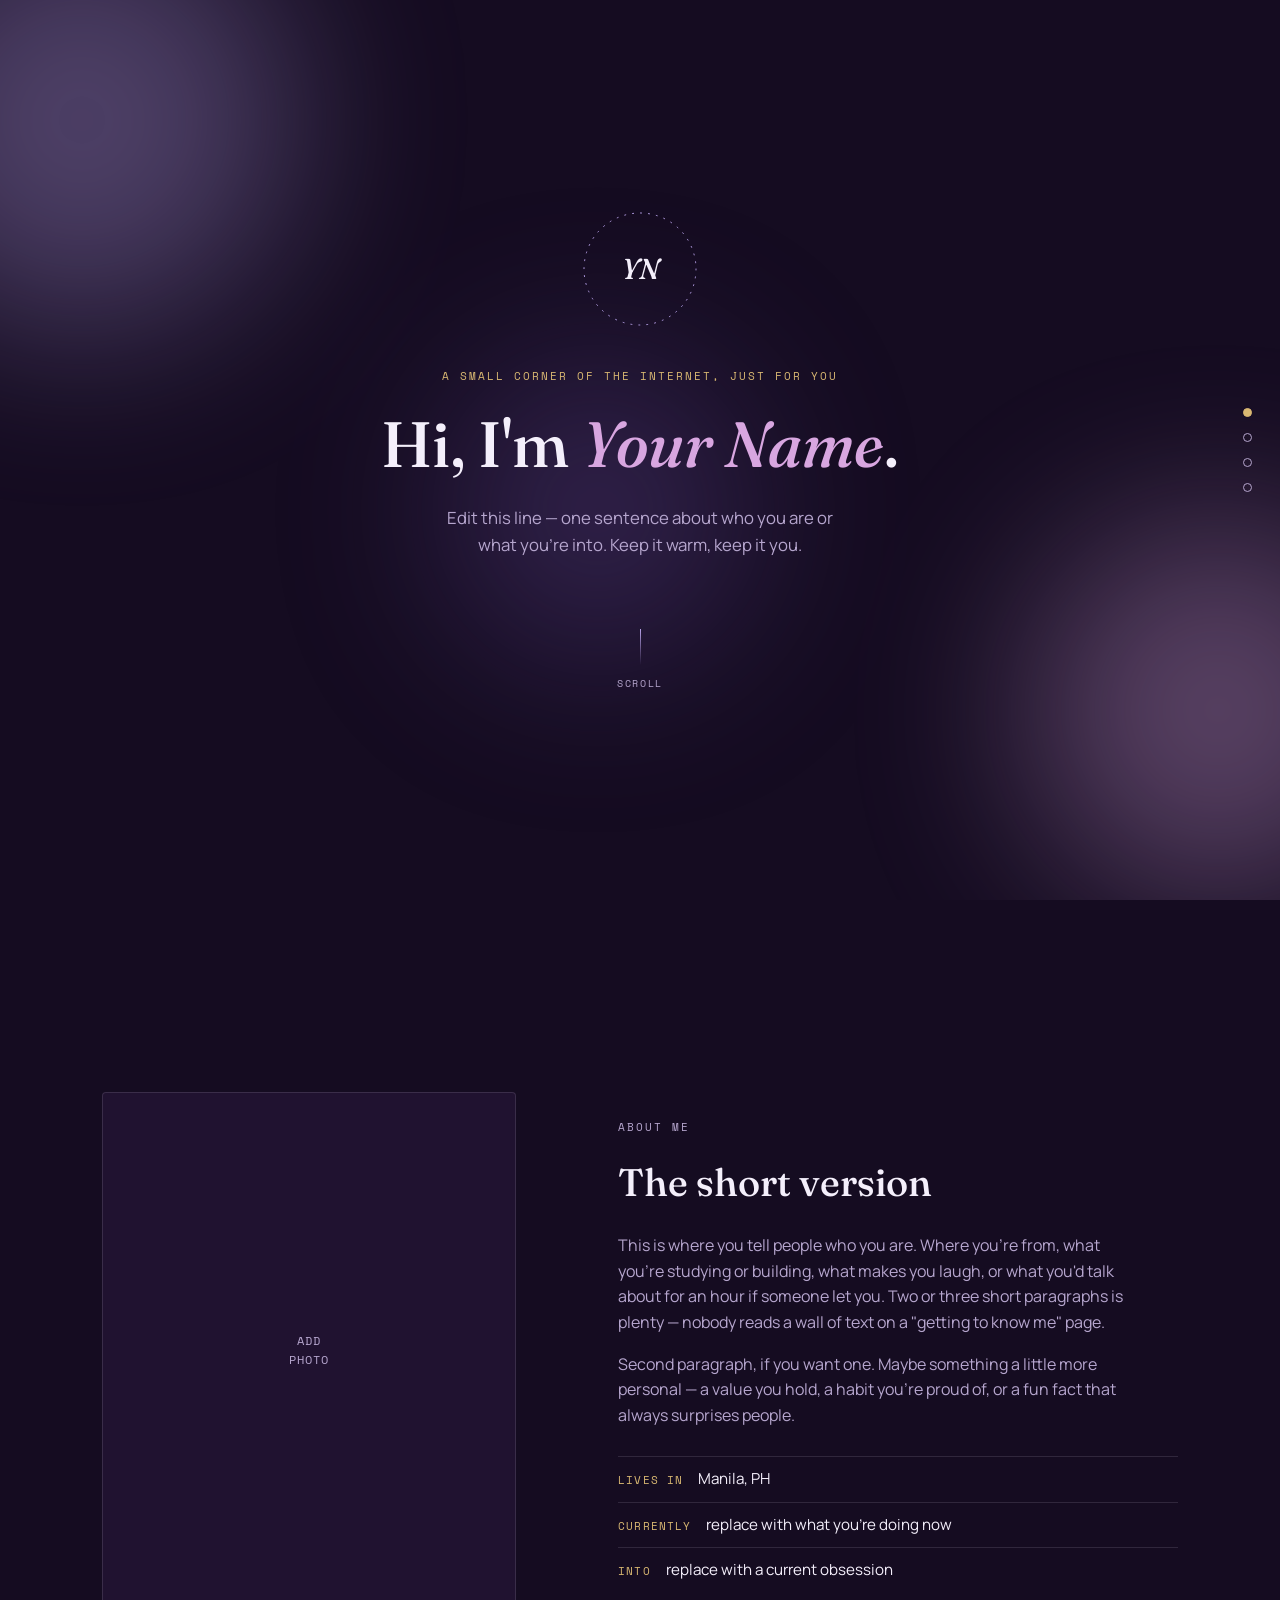
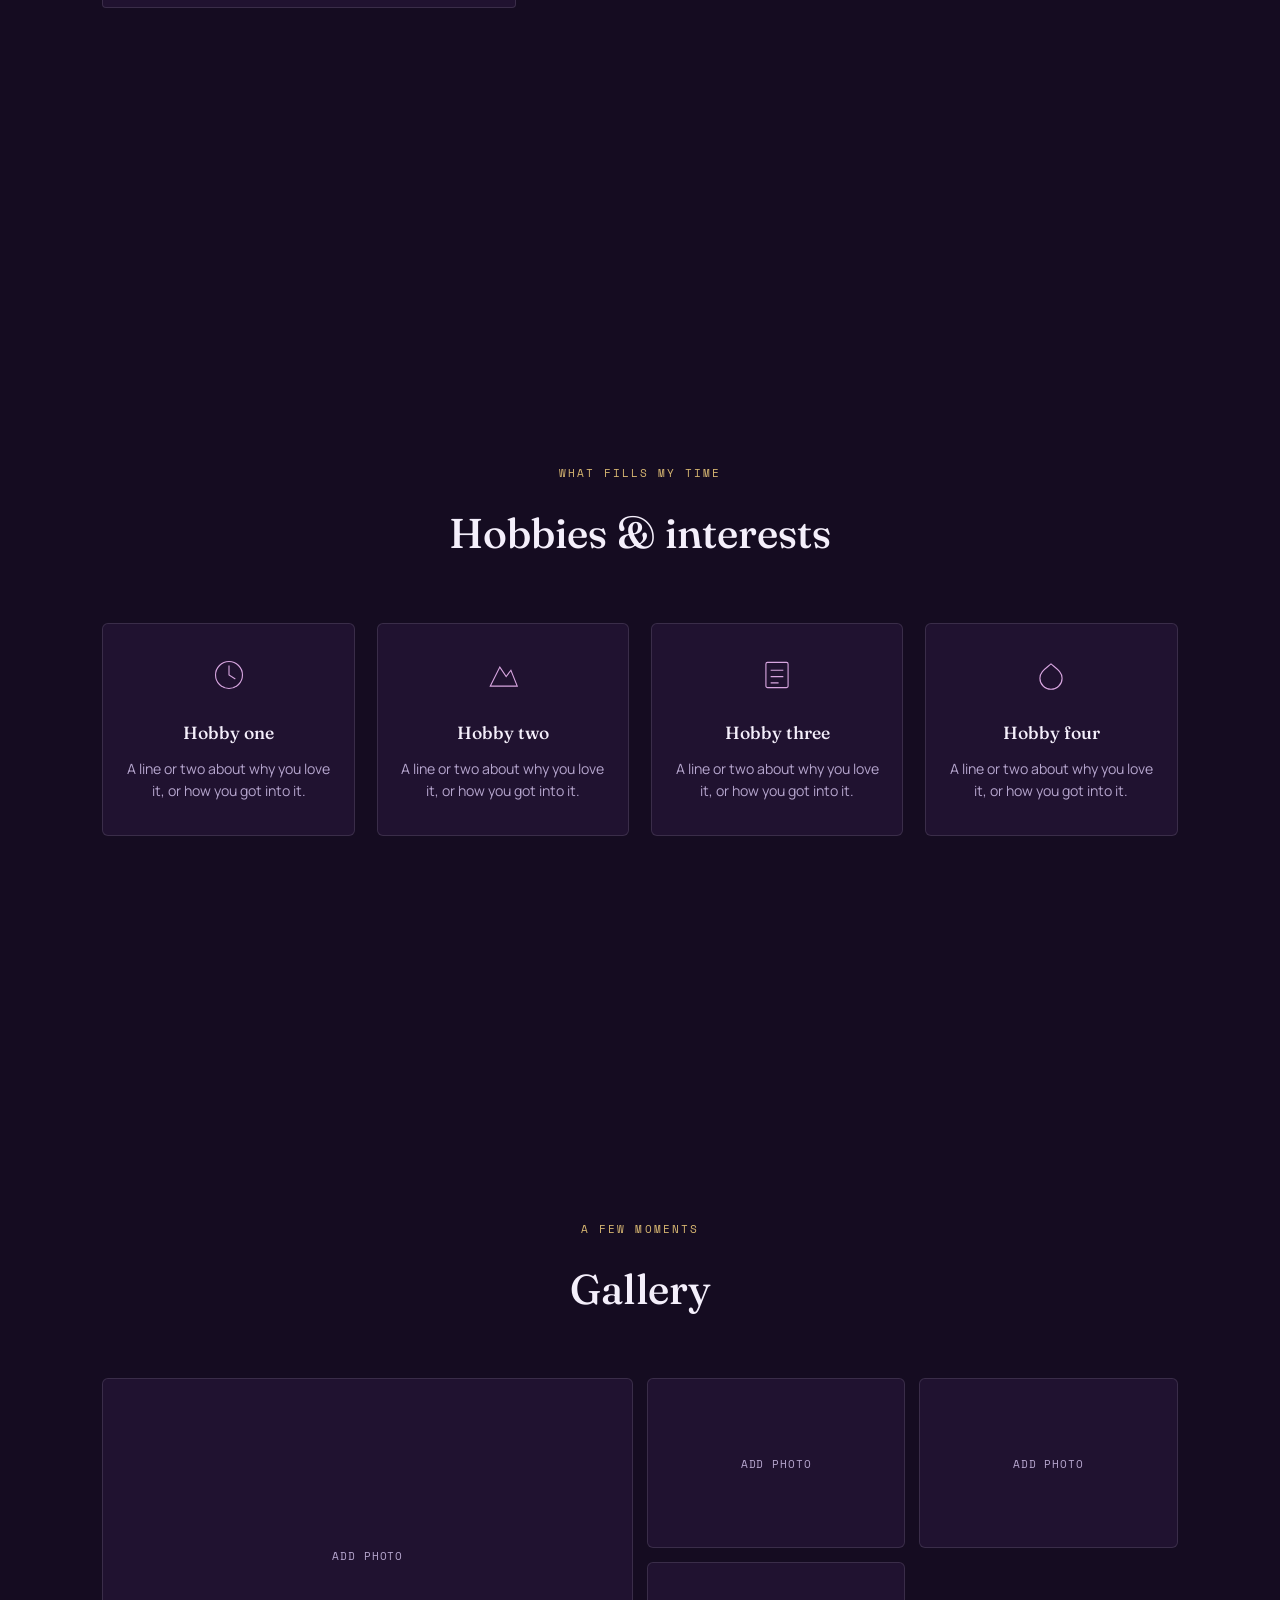
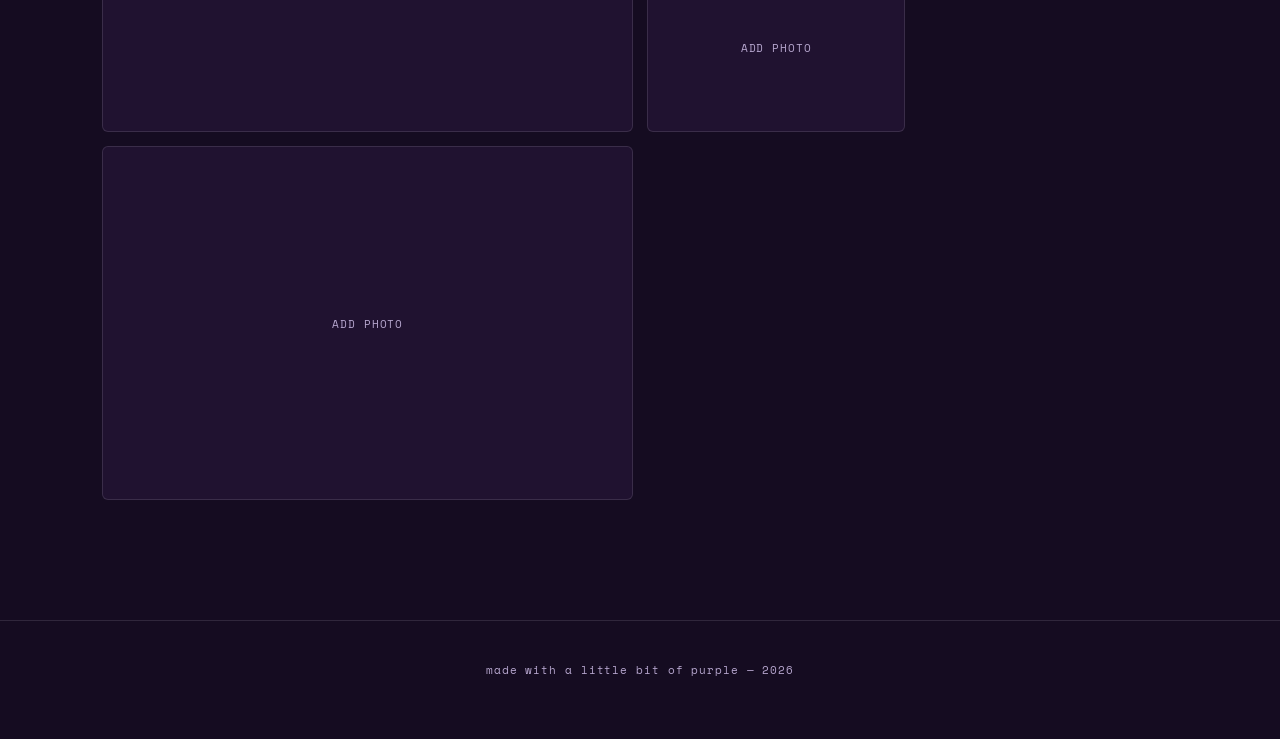
==== index.html @ 414a5160 "Add initial HTML, CSS, and JavaScript files for personal website" ====
<!DOCTYPE html>
<html lang="en">
<head>
<meta charset="UTF-8">
<meta name="viewport" content="width=device-width, initial-scale=1.0">
<title>Get to Know Me</title>
<link rel="preconnect" href="https://fonts.googleapis.com">
<link rel="preconnect" href="https://fonts.gstatic.com" crossorigin>
<link href="https://fonts.googleapis.com/css2?family=Fraunces:ital,opsz,wght@0,9..144,300;0,9..144,500;0,9..144,600;1,9..144,400;1,9..144,500&family=Manrope:wght@400;500;600;700&family=Space+Mono&display=swap" rel="stylesheet">
<link rel="stylesheet" href="style.css">
</head>
<body>

<div class="aurora" aria-hidden="true">
  <span class="blob blob-1"></span>
  <span class="blob blob-2"></span>
  <span class="blob blob-3"></span>
</div>

<nav class="dotnav" aria-label="Section navigation">
  <a href="#hero" class="dot active" data-label="Hello"></a>
  <a href="#about" class="dot" data-label="About"></a>
  <a href="#hobbies" class="dot" data-label="Hobbies"></a>
  <a href="#gallery" class="dot" data-label="Gallery"></a>
</nav>

<!-- ============ HERO ============ -->
<section id="hero" class="section hero">
  <div class="seal">
    <svg viewBox="0 0 120 120" class="seal-ring" aria-hidden="true">
      <circle cx="60" cy="60" r="56" fill="none" stroke="currentColor" stroke-width="1" stroke-dasharray="1 7" stroke-linecap="round"/>
    </svg>
    <span class="seal-initials">YN</span>
  </div>

  <p class="eyebrow">a small corner of the internet, just for you</p>
  <h1 class="hero-title">Hi, I'm <em>Your&nbsp;Name</em>.</h1>
  <p class="hero-sub">Edit this line — one sentence about who you are or what you're into. Keep it warm, keep it you.</p>

  <a href="#about" class="scroll-cue" aria-label="Scroll to About section">
    <span></span>
    <small>scroll</small>
  </a>
</section>

<!-- ============ ABOUT ============ -->
<section id="about" class="section about">
  <div class="about-grid">
    <div class="about-portrait">
      <div class="portrait-frame">
        <img src="images/portrait.jpg" alt="Replace with your own photo" onerror="this.style.display='none'; this.parentElement.classList.add('empty')">
        <span class="portrait-placeholder">add<br>photo</span>
      </div>
    </div>
    <div class="about-copy">
      <p class="eyebrow">about me</p>
      <h2>The short version</h2>
      <p>
        This is where you tell people who you are. Where you're from, what you're
        studying or building, what makes you laugh, or what you'd talk about for
        an hour if someone let you. Two or three short paragraphs is plenty —
        nobody reads a wall of text on a "getting to know me" page.
      </p>
      <p>
        Second paragraph, if you want one. Maybe something a little more
        personal — a value you hold, a habit you're proud of, or a fun fact
        that always surprises people.
      </p>
      <ul class="fact-list">
        <li><span>lives in</span> Manila, PH</li>
        <li><span>currently</span> replace with what you're doing now</li>
        <li><span>into</span> replace with a current obsession</li>
      </ul>
    </div>
  </div>
</section>

<!-- ============ HOBBIES ============ -->
<section id="hobbies" class="section hobbies">
  <p class="eyebrow center">what fills my time</p>
  <h2 class="center">Hobbies &amp; interests</h2>

  <div class="hobby-grid">
    <article class="hobby-card">
      <svg class="hobby-icon" viewBox="0 0 48 48" fill="none" stroke="currentColor" stroke-width="1.4"><circle cx="24" cy="24" r="17"/><path d="M24 12v12l8 5"/></svg>
      <h3>Hobby one</h3>
      <p>A line or two about why you love it, or how you got into it.</p>
    </article>
    <article class="hobby-card">
      <svg class="hobby-icon" viewBox="0 0 48 48" fill="none" stroke="currentColor" stroke-width="1.4"><path d="M8 38 20 14l8 12 6-8 8 20z"/></svg>
      <h3>Hobby two</h3>
      <p>A line or two about why you love it, or how you got into it.</p>
    </article>
    <article class="hobby-card">
      <svg class="hobby-icon" viewBox="0 0 48 48" fill="none" stroke="currentColor" stroke-width="1.4"><rect x="10" y="8" width="28" height="32" rx="2"/><path d="M16 18h16M16 26h16M16 34h10"/></svg>
      <h3>Hobby three</h3>
      <p>A line or two about why you love it, or how you got into it.</p>
    </article>
    <article class="hobby-card">
      <svg class="hobby-icon" viewBox="0 0 48 48" fill="none" stroke="currentColor" stroke-width="1.4"><path d="M24 10c-7 6-14 10-14 18a14 14 0 0 0 28 0c0-8-7-12-14-18Z"/></svg>
      <h3>Hobby four</h3>
      <p>A line or two about why you love it, or how you got into it.</p>
    </article>
  </div>
</section>

<!-- ============ GALLERY ============ -->
<section id="gallery" class="section gallery">
  <p class="eyebrow center">a few moments</p>
  <h2 class="center">Gallery</h2>

  <div class="gallery-grid" id="galleryGrid">
    <div class="gallery-item span-2"><img src="images/photo1.jpg" alt="Add a photo" onerror="this.parentElement.classList.add('empty')"></div>
    <div class="gallery-item"><img src="images/photo2.jpg" alt="Add a photo" onerror="this.parentElement.classList.add('empty')"></div>
    <div class="gallery-item"><img src="images/photo3.jpg" alt="Add a photo" onerror="this.parentElement.classList.add('empty')"></div>
    <div class="gallery-item"><img src="images/photo4.jpg" alt="Add a photo" onerror="this.parentElement.classList.add('empty')"></div>
    <div class="gallery-item span-2"><img src="images/photo5.jpg" alt="Add a photo" onerror="this.parentElement.classList.add('empty')"></div>
  </div>
</section>

<!-- ============ LIGHTBOX ============ -->
<div class="lightbox" id="lightbox" aria-hidden="true">
  <button class="lightbox-close" id="lightboxClose" aria-label="Close image">&times;</button>
  <img id="lightboxImg" src="" alt="">
</div>

<footer class="footer">
  <p>made with a little bit of purple &mdash; <span id="year"></span></p>
</footer>

<script src="script.js"></script>
</body>
</html>
---- style.css ----
/* ============ TOKENS ============ */
:root{
  --bg-deep: #150C21;
  --bg-panel: #201230;
  --bg-panel-2: #2A1840;
  --accent-lavender: #B7A1E8;
  --accent-rose: #D8A6E0;
  --text-cream: #F4EFFB;
  --text-muted: #B6A6CE;
  --gold: #D9B872;
  --line: rgba(244,239,251,0.12);

  --font-display: "Fraunces", serif;
  --font-body: "Manrope", sans-serif;
  --font-mono: "Space Mono", monospace;
}

*{ box-sizing:border-box; margin:0; padding:0; }
html{ scroll-behavior:smooth; }

@media (prefers-reduced-motion: reduce){
  html{ scroll-behavior:auto; }
  *{ animation-duration:0.001ms !important; animation-iteration-count:1 !important; transition-duration:0.001ms !important; }
}

body{
  background:var(--bg-deep);
  color:var(--text-cream);
  font-family:var(--font-body);
  line-height:1.6;
  overflow-x:hidden;
}

::selection{ background:var(--accent-rose); color:var(--bg-deep); }

a{ color:inherit; text-decoration:none; }
:focus-visible{ outline:2px solid var(--gold); outline-offset:3px; }

/* ============ AURORA BACKGROUND ============ */
.aurora{
  position:fixed; inset:0; z-index:0; overflow:hidden; pointer-events:none;
}
.blob{
  position:absolute; border-radius:50%;
  filter:blur(90px); opacity:0.35;
  animation:drift 26s ease-in-out infinite;
}
.blob-1{ width:420px; height:420px; background:var(--accent-lavender); top:-10%; left:-10%; }
.blob-2{ width:380px; height:380px; background:var(--accent-rose); bottom:0; right:-10%; animation-delay:-8s; }
.blob-3{ width:300px; height:300px; background:#6B4FA0; top:40%; left:35%; animation-delay:-16s; }

@keyframes drift{
  0%,100%{ transform:translate(0,0) scale(1); }
  33%{ transform:translate(40px,-30px) scale(1.08); }
  66%{ transform:translate(-30px,25px) scale(0.95); }
}

/* ============ DOT NAV ============ */
.dotnav{
  position:fixed; right:28px; top:50%; transform:translateY(-50%);
  display:flex; flex-direction:column; gap:16px; z-index:50;
}
.dot{
  width:9px; height:9px; border-radius:50%;
  background:transparent; border:1.5px solid var(--text-muted);
  position:relative; transition:background .25s, border-color .25s;
}
.dot::after{
  content:attr(data-label);
  position:absolute; right:20px; top:50%; transform:translateY(-50%);
  font-family:var(--font-mono); font-size:0.65rem; letter-spacing:0.06em;
  color:var(--text-muted); white-space:nowrap;
  opacity:0; transition:opacity .2s; pointer-events:none;
}
.dot:hover::after{ opacity:1; }
.dot.active{ background:var(--gold); border-color:var(--gold); }

@media (max-width:720px){ .dotnav{ display:none; } }

/* ============ SHARED SECTION LAYOUT ============ */
.section{
  position:relative; z-index:1;
  min-height:100vh;
  padding:120px 8vw;
  display:flex; flex-direction:column; justify-content:center;
}

.eyebrow{
  font-family:var(--font-mono); font-size:0.7rem;
  letter-spacing:0.18em; text-transform:uppercase;
  color:var(--gold); margin-bottom:18px;
}
.eyebrow.center{ text-align:center; }

h1, h2, h3{ font-family:var(--font-display); font-weight:500; }

.center{ text-align:center; }

/* ============ HERO ============ */
.hero{ align-items:center; text-align:center; gap:6px; }

.seal{
  position:relative; width:120px; height:120px;
  display:flex; align-items:center; justify-content:center;
  margin-bottom:32px; color:var(--accent-lavender);
}
.seal-ring{ position:absolute; inset:0; width:100%; height:100%; animation:spin 40s linear infinite; }
@keyframes spin{ to{ transform:rotate(360deg); } }
.seal-initials{
  font-family:var(--font-display); font-style:italic; font-weight:500;
  font-size:1.8rem; color:var(--text-cream);
}

.hero-title{
  font-size:clamp(2.2rem, 6vw, 4rem);
  line-height:1.1;
  max-width:16ch;
}
.hero-title em{ color:var(--accent-rose); font-style:italic; }

.hero-sub{
  margin-top:20px; max-width:42ch;
  color:var(--text-muted); font-size:1.05rem;
}

.scroll-cue{
  margin-top:64px; display:flex; flex-direction:column; align-items:center; gap:10px;
  color:var(--text-muted);
}
.scroll-cue span{
  width:1px; height:36px; background:linear-gradient(var(--accent-lavender), transparent);
  animation:pulse 2s ease-in-out infinite;
}
.scroll-cue small{ font-family:var(--font-mono); font-size:0.65rem; letter-spacing:0.15em; text-transform:uppercase; }
@keyframes pulse{ 0%,100%{ opacity:0.3; } 50%{ opacity:1; } }

/* ============ ABOUT ============ */
.about-grid{
  display:grid; grid-template-columns:0.85fr 1.15fr; gap:8vw; align-items:center;
  max-width:1100px; margin:0 auto; width:100%;
}

.portrait-frame{
  position:relative; aspect-ratio:4/5; border-radius:4px;
  border:1px solid var(--line); overflow:hidden;
  background:var(--bg-panel);
  display:flex; align-items:center; justify-content:center;
}
.portrait-frame img{ width:100%; height:100%; object-fit:cover; }
.portrait-placeholder{
  display:none; font-family:var(--font-mono); font-size:0.75rem;
  letter-spacing:0.1em; text-transform:uppercase; color:var(--text-muted); text-align:center;
}
.portrait-frame.empty img{ display:none; }
.portrait-frame.empty .portrait-placeholder{ display:block; }

.about-copy h2{ font-size:clamp(1.6rem,3.5vw,2.4rem); margin-bottom:20px; }
.about-copy p{ color:var(--text-muted); margin-bottom:16px; max-width:52ch; }

.fact-list{ list-style:none; margin-top:28px; display:flex; flex-direction:column; gap:10px; }
.fact-list li{
  font-size:0.95rem; color:var(--text-cream);
  border-top:1px solid var(--line); padding-top:10px;
}
.fact-list li span{
  font-family:var(--font-mono); font-size:0.7rem; text-transform:uppercase;
  letter-spacing:0.1em; color:var(--gold); margin-right:12px;
}

@media (max-width:820px){
  .about-grid{ grid-template-columns:1fr; gap:40px; }
  .portrait-frame{ max-width:280px; margin:0 auto; }
}

/* ============ HOBBIES ============ */
.hobbies h2{ font-size:clamp(1.8rem,4vw,2.6rem); margin-bottom:56px; }

.hobby-grid{
  display:grid; grid-template-columns:repeat(4,1fr); gap:22px;
  max-width:1100px; margin:0 auto; width:100%;
}
.hobby-card{
  background:var(--bg-panel);
  border:1px solid var(--line); border-radius:6px;
  padding:32px 22px; text-align:center;
  transition:transform .25s, border-color .25s, background .25s;
}
.hobby-card:hover{ transform:translateY(-6px); border-color:var(--accent-lavender); background:var(--bg-panel-2); }
.hobby-icon{ width:38px; height:38px; color:var(--accent-rose); margin-bottom:18px; }
.hobby-card h3{ font-size:1.1rem; margin-bottom:10px; }
.hobby-card p{ font-size:0.88rem; color:var(--text-muted); }

@media (max-width:820px){
  .hobby-grid{ grid-template-columns:1fr 1fr; }
}
@media (max-width:520px){
  .hobby-grid{ grid-template-columns:1fr; }
}

/* ============ GALLERY ============ */
.gallery h2{ font-size:clamp(1.8rem,4vw,2.6rem); margin-bottom:56px; }

.gallery-grid{
  display:grid; grid-template-columns:repeat(4,1fr); grid-auto-rows:170px; gap:14px;
  max-width:1100px; margin:0 auto; width:100%;
}
.gallery-item{
  position:relative; border-radius:6px; overflow:hidden;
  border:1px solid var(--line); background:var(--bg-panel);
  cursor:pointer;
}
.gallery-item.span-2{ grid-column:span 2; grid-row:span 2; }
.gallery-item img{ width:100%; height:100%; object-fit:cover; display:block; transition:transform .4s; }
.gallery-item:hover img{ transform:scale(1.05); }
.gallery-item::after{
  content:"add photo"; position:absolute; inset:0; display:none;
  align-items:center; justify-content:center;
  font-family:var(--font-mono); font-size:0.7rem; letter-spacing:0.08em; text-transform:uppercase;
  color:var(--text-muted);
}
.gallery-item.empty img{ display:none; }
.gallery-item.empty::after{ display:flex; }

@media (max-width:820px){
  .gallery-grid{ grid-template-columns:repeat(2,1fr); grid-auto-rows:150px; }
  .gallery-item.span-2{ grid-column:span 2; grid-row:span 1; }
}

/* ============ LIGHTBOX ============ */
.lightbox{
  position:fixed; inset:0; background:rgba(10,6,16,0.92);
  display:none; align-items:center; justify-content:center;
  z-index:100; padding:6vw;
}
.lightbox.active{ display:flex; }
.lightbox img{ max-width:100%; max-height:90vh; border-radius:6px; }
.lightbox-close{
  position:absolute; top:24px; right:28px;
  background:none; border:none; color:var(--text-cream);
  font-size:2rem; cursor:pointer; line-height:1;
}

/* ============ FOOTER ============ */
.footer{
  position:relative; z-index:1;
  text-align:center; padding:40px 8vw 60px;
  font-family:var(--font-mono); font-size:0.7rem;
  letter-spacing:0.08em; color:var(--text-muted);
  border-top:1px solid var(--line);
}
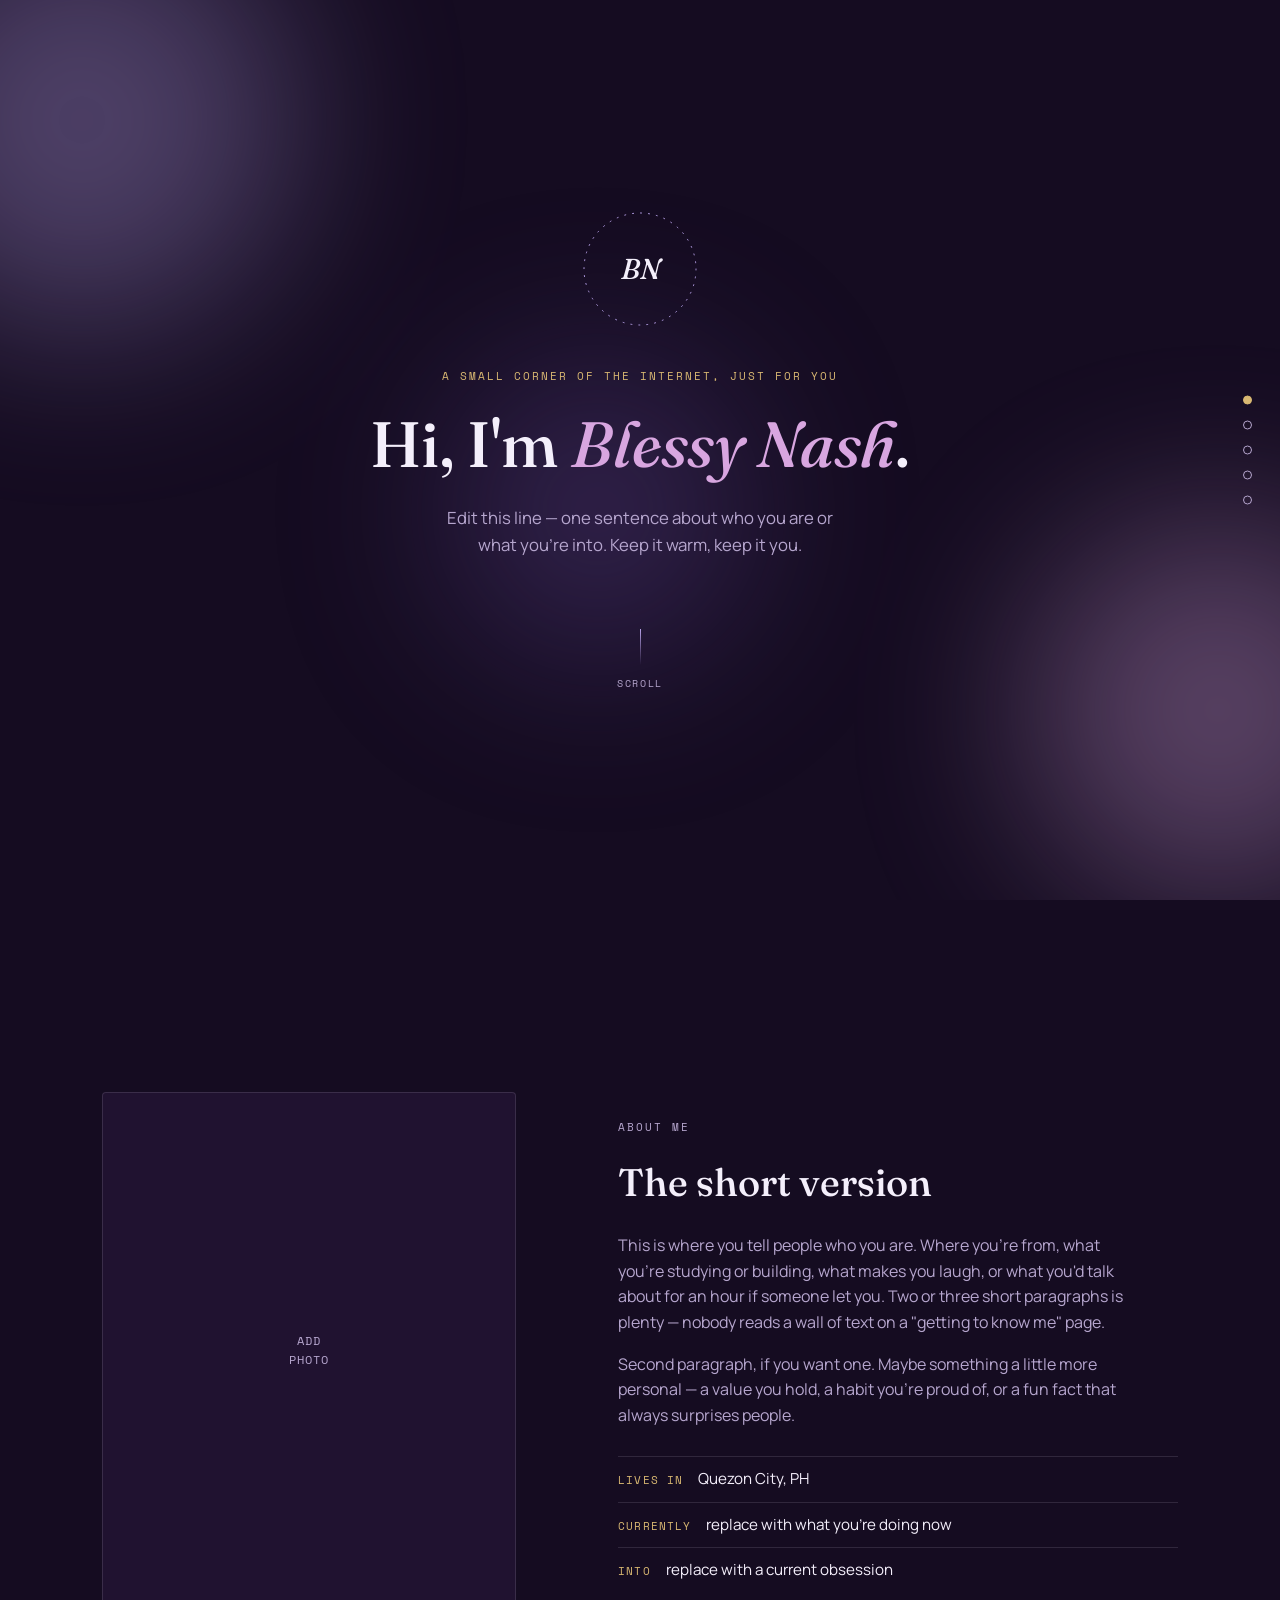
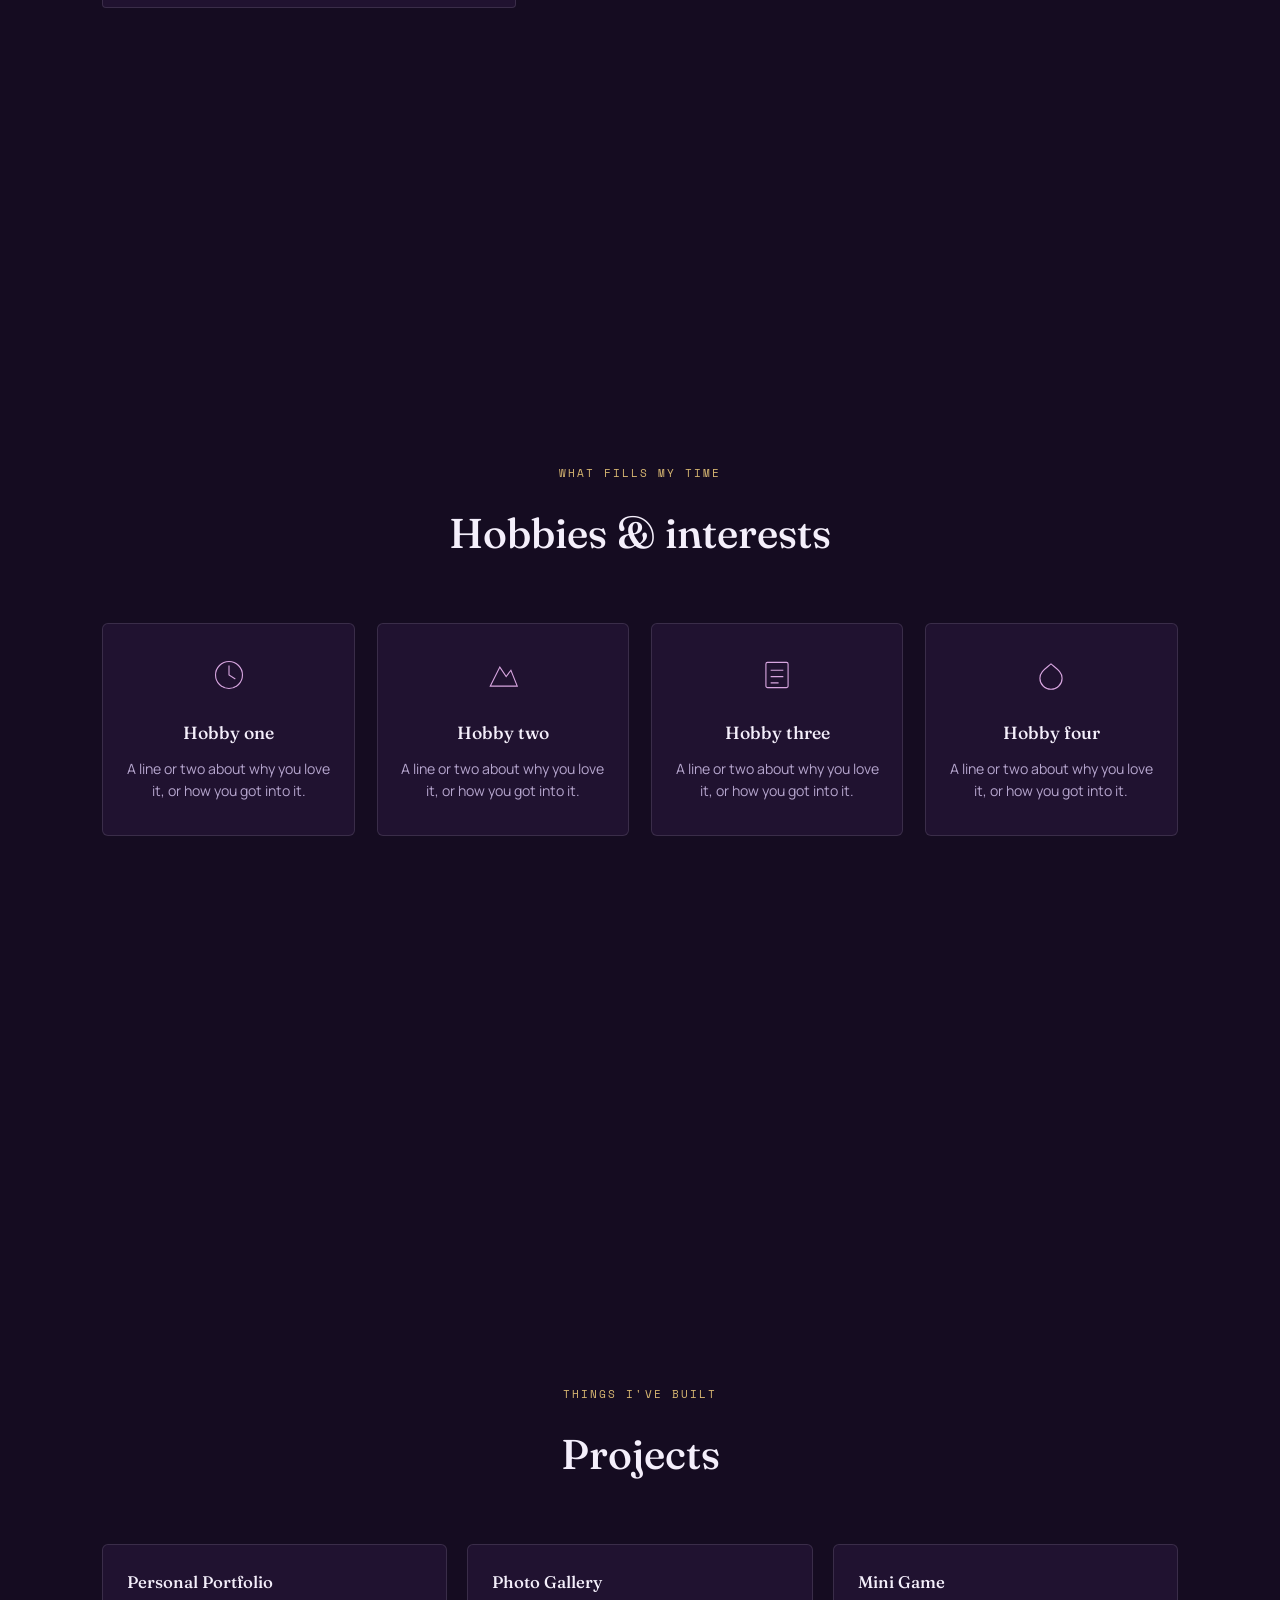
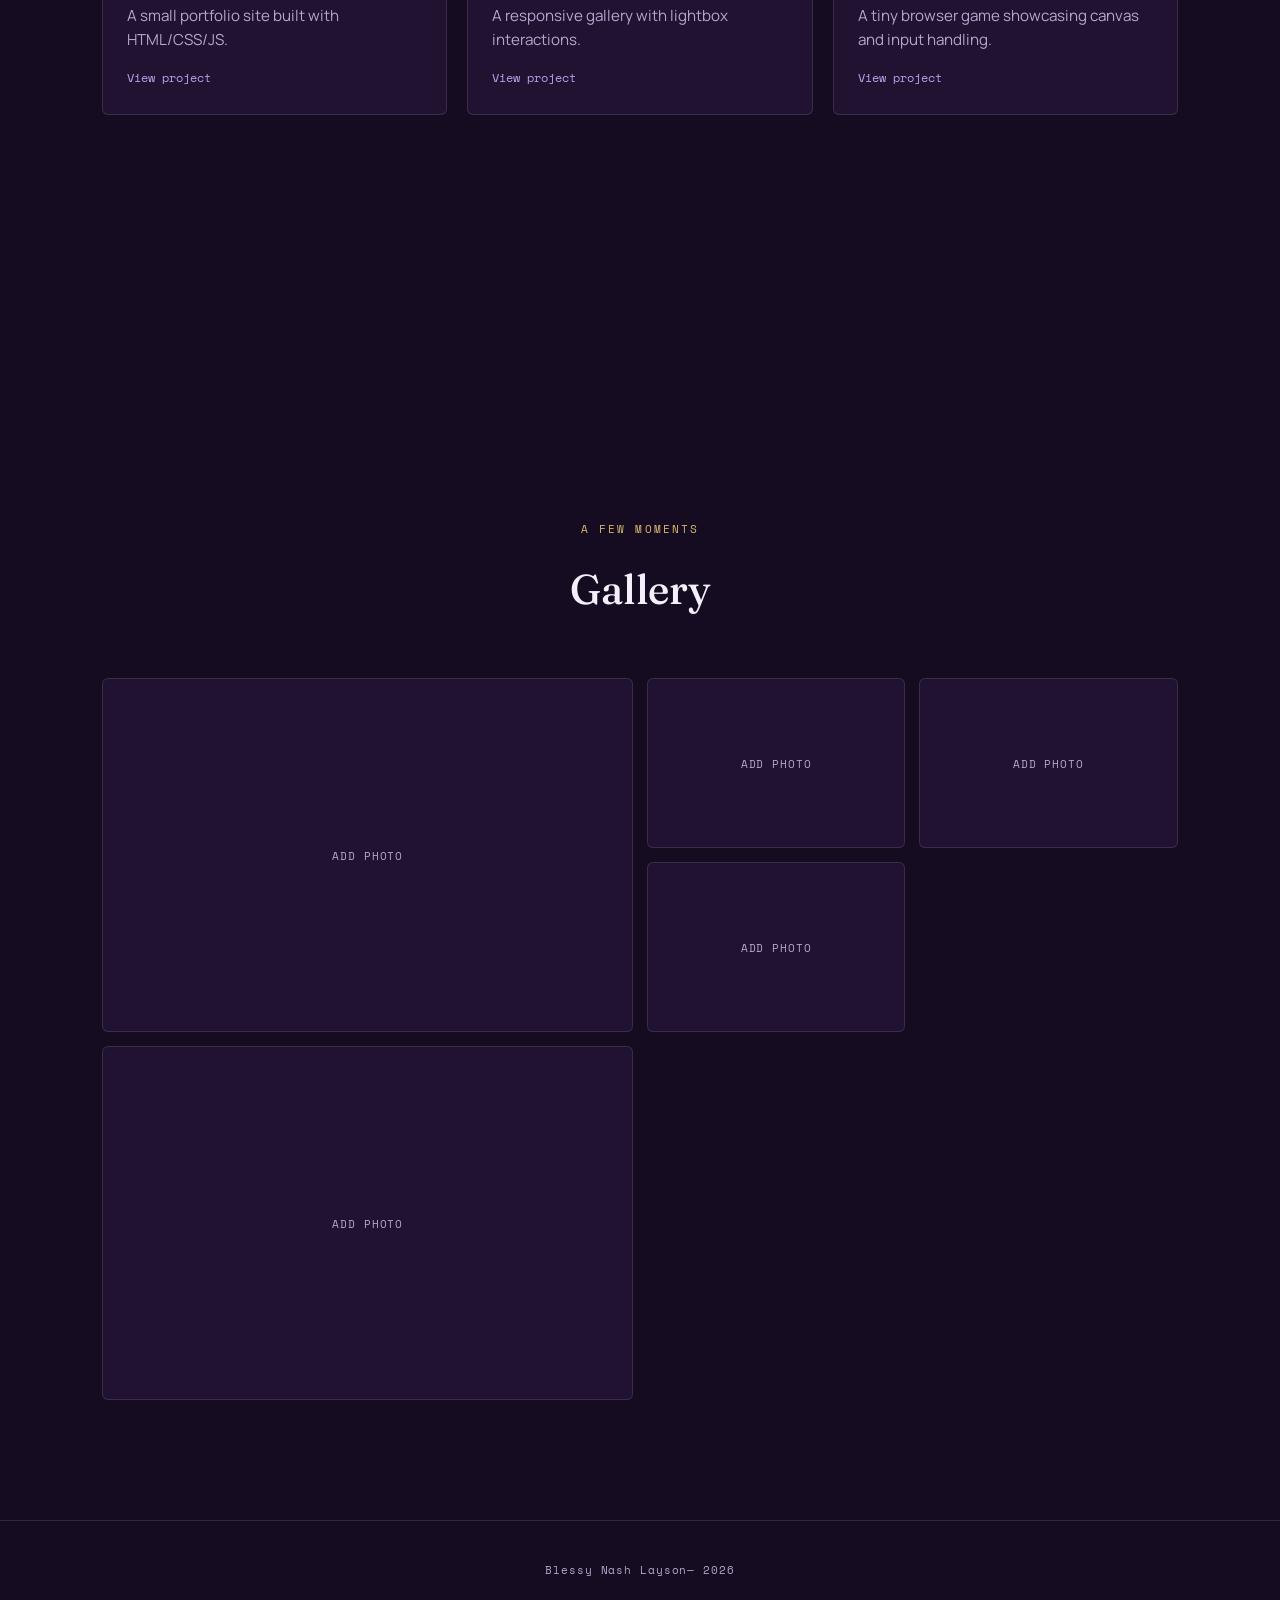
==== commit 4ea89aae: "Update personal details and add projects section to the homepage" ====
--- a/index.html
+++ b/index.html
@@ -21,6 +21,7 @@
   <a href="#hero" class="dot active" data-label="Hello"></a>
   <a href="#about" class="dot" data-label="About"></a>
   <a href="#hobbies" class="dot" data-label="Hobbies"></a>
+  <a href="#projects" class="dot" data-label="Projects"></a>
   <a href="#gallery" class="dot" data-label="Gallery"></a>
 </nav>
 
@@ -30,11 +31,11 @@
     <svg viewBox="0 0 120 120" class="seal-ring" aria-hidden="true">
       <circle cx="60" cy="60" r="56" fill="none" stroke="currentColor" stroke-width="1" stroke-dasharray="1 7" stroke-linecap="round"/>
     </svg>
-    <span class="seal-initials">YN</span>
+    <span class="seal-initials">BN</span>
   </div>
 
   <p class="eyebrow">a small corner of the internet, just for you</p>
-  <h1 class="hero-title">Hi, I'm <em>Your&nbsp;Name</em>.</h1>
+  <h1 class="hero-title">Hi, I'm <em>Blessy&nbsp;Nash</em>.</h1>
   <p class="hero-sub">Edit this line — one sentence about who you are or what you're into. Keep it warm, keep it you.</p>
 
   <a href="#about" class="scroll-cue" aria-label="Scroll to About section">
@@ -67,7 +68,7 @@
         that always surprises people.
       </p>
       <ul class="fact-list">
-        <li><span>lives in</span> Manila, PH</li>
+        <li><span>lives in</span> Quezon City, PH</li>
         <li><span>currently</span> replace with what you're doing now</li>
         <li><span>into</span> replace with a current obsession</li>
       </ul>
@@ -104,6 +105,17 @@
   </div>
 </section>
 
+<!-- ============ PROJECTS ============ -->
+<section id="projects" class="section projects">
+  <p class="eyebrow center">things i've built</p>
+  <h2 class="center">Projects</h2>
+
+  <div class="projects-grid" id="projectsGrid">
+    <!-- Project cards will be rendered here. Add project objects in script.js -->
+  </div>
+</section>
+
+
 <!-- ============ GALLERY ============ -->
 <section id="gallery" class="section gallery">
   <p class="eyebrow center">a few moments</p>
@@ -125,7 +137,7 @@
 </div>
 
 <footer class="footer">
-  <p>made with a little bit of purple &mdash; <span id="year"></span></p>
+  <p>Blessy Nash Layson&mdash; <span id="year"></span></p>
 </footer>
 
 <script src="script.js"></script>
--- a/style.css
+++ b/style.css
@@ -1,250 +1,588 @@
 /* ============ TOKENS ============ */
-:root{
-  --bg-deep: #150C21;
+:root {
+  --bg-deep: #150c21;
   --bg-panel: #201230;
-  --bg-panel-2: #2A1840;
-  --accent-lavender: #B7A1E8;
-  --accent-rose: #D8A6E0;
-  --text-cream: #F4EFFB;
-  --text-muted: #B6A6CE;
-  --gold: #D9B872;
-  --line: rgba(244,239,251,0.12);
+  --bg-panel-2: #2a1840;
+  --accent-lavender: #b7a1e8;
+  --accent-rose: #d8a6e0;
+  --text-cream: #f4effb;
+  --text-muted: #b6a6ce;
+  --gold: #d9b872;
+  --line: rgba(244, 239, 251, 0.12);
 
   --font-display: "Fraunces", serif;
   --font-body: "Manrope", sans-serif;
   --font-mono: "Space Mono", monospace;
 }
 
-*{ box-sizing:border-box; margin:0; padding:0; }
-html{ scroll-behavior:smooth; }
-
-@media (prefers-reduced-motion: reduce){
-  html{ scroll-behavior:auto; }
-  *{ animation-duration:0.001ms !important; animation-iteration-count:1 !important; transition-duration:0.001ms !important; }
-}
-
-body{
-  background:var(--bg-deep);
-  color:var(--text-cream);
-  font-family:var(--font-body);
-  line-height:1.6;
-  overflow-x:hidden;
-}
-
-::selection{ background:var(--accent-rose); color:var(--bg-deep); }
-
-a{ color:inherit; text-decoration:none; }
-:focus-visible{ outline:2px solid var(--gold); outline-offset:3px; }
+* {
+  box-sizing: border-box;
+  margin: 0;
+  padding: 0;
+}
+html {
+  scroll-behavior: smooth;
+}
+
+@media (prefers-reduced-motion: reduce) {
+  html {
+    scroll-behavior: auto;
+  }
+  * {
+    animation-duration: 0.001ms !important;
+    animation-iteration-count: 1 !important;
+    transition-duration: 0.001ms !important;
+  }
+}
+
+body {
+  background: var(--bg-deep);
+  color: var(--text-cream);
+  font-family: var(--font-body);
+  line-height: 1.6;
+  overflow-x: hidden;
+}
+
+::selection {
+  background: var(--accent-rose);
+  color: var(--bg-deep);
+}
+
+a {
+  color: inherit;
+  text-decoration: none;
+}
+:focus-visible {
+  outline: 2px solid var(--gold);
+  outline-offset: 3px;
+}
 
 /* ============ AURORA BACKGROUND ============ */
-.aurora{
-  position:fixed; inset:0; z-index:0; overflow:hidden; pointer-events:none;
-}
-.blob{
-  position:absolute; border-radius:50%;
-  filter:blur(90px); opacity:0.35;
-  animation:drift 26s ease-in-out infinite;
-}
-.blob-1{ width:420px; height:420px; background:var(--accent-lavender); top:-10%; left:-10%; }
-.blob-2{ width:380px; height:380px; background:var(--accent-rose); bottom:0; right:-10%; animation-delay:-8s; }
-.blob-3{ width:300px; height:300px; background:#6B4FA0; top:40%; left:35%; animation-delay:-16s; }
-
-@keyframes drift{
-  0%,100%{ transform:translate(0,0) scale(1); }
-  33%{ transform:translate(40px,-30px) scale(1.08); }
-  66%{ transform:translate(-30px,25px) scale(0.95); }
+.aurora {
+  position: fixed;
+  inset: 0;
+  z-index: 0;
+  overflow: hidden;
+  pointer-events: none;
+}
+.blob {
+  position: absolute;
+  border-radius: 50%;
+  filter: blur(90px);
+  opacity: 0.35;
+  animation: drift 26s ease-in-out infinite;
+}
+.blob-1 {
+  width: 420px;
+  height: 420px;
+  background: var(--accent-lavender);
+  top: -10%;
+  left: -10%;
+}
+.blob-2 {
+  width: 380px;
+  height: 380px;
+  background: var(--accent-rose);
+  bottom: 0;
+  right: -10%;
+  animation-delay: -8s;
+}
+.blob-3 {
+  width: 300px;
+  height: 300px;
+  background: #6b4fa0;
+  top: 40%;
+  left: 35%;
+  animation-delay: -16s;
+}
+
+@keyframes drift {
+  0%,
+  100% {
+    transform: translate(0, 0) scale(1);
+  }
+  33% {
+    transform: translate(40px, -30px) scale(1.08);
+  }
+  66% {
+    transform: translate(-30px, 25px) scale(0.95);
+  }
 }
 
 /* ============ DOT NAV ============ */
-.dotnav{
-  position:fixed; right:28px; top:50%; transform:translateY(-50%);
-  display:flex; flex-direction:column; gap:16px; z-index:50;
-}
-.dot{
-  width:9px; height:9px; border-radius:50%;
-  background:transparent; border:1.5px solid var(--text-muted);
-  position:relative; transition:background .25s, border-color .25s;
-}
-.dot::after{
-  content:attr(data-label);
-  position:absolute; right:20px; top:50%; transform:translateY(-50%);
-  font-family:var(--font-mono); font-size:0.65rem; letter-spacing:0.06em;
-  color:var(--text-muted); white-space:nowrap;
-  opacity:0; transition:opacity .2s; pointer-events:none;
-}
-.dot:hover::after{ opacity:1; }
-.dot.active{ background:var(--gold); border-color:var(--gold); }
-
-@media (max-width:720px){ .dotnav{ display:none; } }
+.dotnav {
+  position: fixed;
+  right: 28px;
+  top: 50%;
+  transform: translateY(-50%);
+  display: flex;
+  flex-direction: column;
+  gap: 16px;
+  z-index: 50;
+}
+.dot {
+  width: 9px;
+  height: 9px;
+  border-radius: 50%;
+  background: transparent;
+  border: 1.5px solid var(--text-muted);
+  position: relative;
+  transition:
+    background 0.25s,
+    border-color 0.25s;
+}
+.dot::after {
+  content: attr(data-label);
+  position: absolute;
+  right: 20px;
+  top: 50%;
+  transform: translateY(-50%);
+  font-family: var(--font-mono);
+  font-size: 0.65rem;
+  letter-spacing: 0.06em;
+  color: var(--text-muted);
+  white-space: nowrap;
+  opacity: 0;
+  transition: opacity 0.2s;
+  pointer-events: none;
+}
+.dot:hover::after {
+  opacity: 1;
+}
+.dot.active {
+  background: var(--gold);
+  border-color: var(--gold);
+}
+
+@media (max-width: 720px) {
+  .dotnav {
+    display: none;
+  }
+}
 
 /* ============ SHARED SECTION LAYOUT ============ */
-.section{
-  position:relative; z-index:1;
-  min-height:100vh;
-  padding:120px 8vw;
-  display:flex; flex-direction:column; justify-content:center;
-}
-
-.eyebrow{
-  font-family:var(--font-mono); font-size:0.7rem;
-  letter-spacing:0.18em; text-transform:uppercase;
-  color:var(--gold); margin-bottom:18px;
-}
-.eyebrow.center{ text-align:center; }
-
-h1, h2, h3{ font-family:var(--font-display); font-weight:500; }
-
-.center{ text-align:center; }
+.section {
+  position: relative;
+  z-index: 1;
+  min-height: 100vh;
+  padding: 120px 8vw;
+  display: flex;
+  flex-direction: column;
+  justify-content: center;
+}
+
+.eyebrow {
+  font-family: var(--font-mono);
+  font-size: 0.7rem;
+  letter-spacing: 0.18em;
+  text-transform: uppercase;
+  color: var(--gold);
+  margin-bottom: 18px;
+}
+.eyebrow.center {
+  text-align: center;
+}
+
+h1,
+h2,
+h3 {
+  font-family: var(--font-display);
+  font-weight: 500;
+}
+
+.center {
+  text-align: center;
+}
 
 /* ============ HERO ============ */
-.hero{ align-items:center; text-align:center; gap:6px; }
-
-.seal{
-  position:relative; width:120px; height:120px;
-  display:flex; align-items:center; justify-content:center;
-  margin-bottom:32px; color:var(--accent-lavender);
-}
-.seal-ring{ position:absolute; inset:0; width:100%; height:100%; animation:spin 40s linear infinite; }
-@keyframes spin{ to{ transform:rotate(360deg); } }
-.seal-initials{
-  font-family:var(--font-display); font-style:italic; font-weight:500;
-  font-size:1.8rem; color:var(--text-cream);
-}
-
-.hero-title{
-  font-size:clamp(2.2rem, 6vw, 4rem);
-  line-height:1.1;
-  max-width:16ch;
-}
-.hero-title em{ color:var(--accent-rose); font-style:italic; }
-
-.hero-sub{
-  margin-top:20px; max-width:42ch;
-  color:var(--text-muted); font-size:1.05rem;
-}
-
-.scroll-cue{
-  margin-top:64px; display:flex; flex-direction:column; align-items:center; gap:10px;
-  color:var(--text-muted);
-}
-.scroll-cue span{
-  width:1px; height:36px; background:linear-gradient(var(--accent-lavender), transparent);
-  animation:pulse 2s ease-in-out infinite;
-}
-.scroll-cue small{ font-family:var(--font-mono); font-size:0.65rem; letter-spacing:0.15em; text-transform:uppercase; }
-@keyframes pulse{ 0%,100%{ opacity:0.3; } 50%{ opacity:1; } }
+.hero {
+  align-items: center;
+  text-align: center;
+  gap: 6px;
+}
+
+.seal {
+  position: relative;
+  width: 120px;
+  height: 120px;
+  display: flex;
+  align-items: center;
+  justify-content: center;
+  margin-bottom: 32px;
+  color: var(--accent-lavender);
+}
+.seal-ring {
+  position: absolute;
+  inset: 0;
+  width: 100%;
+  height: 100%;
+  animation: spin 40s linear infinite;
+}
+@keyframes spin {
+  to {
+    transform: rotate(360deg);
+  }
+}
+.seal-initials {
+  font-family: var(--font-display);
+  font-style: italic;
+  font-weight: 500;
+  font-size: 1.8rem;
+  color: var(--text-cream);
+}
+
+.hero-title {
+  font-size: clamp(2.2rem, 6vw, 4rem);
+  line-height: 1.1;
+  max-width: 16ch;
+}
+.hero-title em {
+  color: var(--accent-rose);
+  font-style: italic;
+}
+
+.hero-sub {
+  margin-top: 20px;
+  max-width: 42ch;
+  color: var(--text-muted);
+  font-size: 1.05rem;
+}
+
+.scroll-cue {
+  margin-top: 64px;
+  display: flex;
+  flex-direction: column;
+  align-items: center;
+  gap: 10px;
+  color: var(--text-muted);
+}
+.scroll-cue span {
+  width: 1px;
+  height: 36px;
+  background: linear-gradient(var(--accent-lavender), transparent);
+  animation: pulse 2s ease-in-out infinite;
+}
+.scroll-cue small {
+  font-family: var(--font-mono);
+  font-size: 0.65rem;
+  letter-spacing: 0.15em;
+  text-transform: uppercase;
+}
+@keyframes pulse {
+  0%,
+  100% {
+    opacity: 0.3;
+  }
+  50% {
+    opacity: 1;
+  }
+}
 
 /* ============ ABOUT ============ */
-.about-grid{
-  display:grid; grid-template-columns:0.85fr 1.15fr; gap:8vw; align-items:center;
-  max-width:1100px; margin:0 auto; width:100%;
-}
-
-.portrait-frame{
-  position:relative; aspect-ratio:4/5; border-radius:4px;
-  border:1px solid var(--line); overflow:hidden;
-  background:var(--bg-panel);
-  display:flex; align-items:center; justify-content:center;
-}
-.portrait-frame img{ width:100%; height:100%; object-fit:cover; }
-.portrait-placeholder{
-  display:none; font-family:var(--font-mono); font-size:0.75rem;
-  letter-spacing:0.1em; text-transform:uppercase; color:var(--text-muted); text-align:center;
-}
-.portrait-frame.empty img{ display:none; }
-.portrait-frame.empty .portrait-placeholder{ display:block; }
-
-.about-copy h2{ font-size:clamp(1.6rem,3.5vw,2.4rem); margin-bottom:20px; }
-.about-copy p{ color:var(--text-muted); margin-bottom:16px; max-width:52ch; }
-
-.fact-list{ list-style:none; margin-top:28px; display:flex; flex-direction:column; gap:10px; }
-.fact-list li{
-  font-size:0.95rem; color:var(--text-cream);
-  border-top:1px solid var(--line); padding-top:10px;
-}
-.fact-list li span{
-  font-family:var(--font-mono); font-size:0.7rem; text-transform:uppercase;
-  letter-spacing:0.1em; color:var(--gold); margin-right:12px;
-}
-
-@media (max-width:820px){
-  .about-grid{ grid-template-columns:1fr; gap:40px; }
-  .portrait-frame{ max-width:280px; margin:0 auto; }
+.about-grid {
+  display: grid;
+  grid-template-columns: 0.85fr 1.15fr;
+  gap: 8vw;
+  align-items: center;
+  max-width: 1100px;
+  margin: 0 auto;
+  width: 100%;
+}
+
+.portrait-frame {
+  position: relative;
+  aspect-ratio: 4/5;
+  border-radius: 4px;
+  border: 1px solid var(--line);
+  overflow: hidden;
+  background: var(--bg-panel);
+  display: flex;
+  align-items: center;
+  justify-content: center;
+}
+.portrait-frame img {
+  width: 100%;
+  height: 100%;
+  object-fit: cover;
+}
+.portrait-placeholder {
+  display: none;
+  font-family: var(--font-mono);
+  font-size: 0.75rem;
+  letter-spacing: 0.1em;
+  text-transform: uppercase;
+  color: var(--text-muted);
+  text-align: center;
+}
+.portrait-frame.empty img {
+  display: none;
+}
+.portrait-frame.empty .portrait-placeholder {
+  display: block;
+}
+
+.about-copy h2 {
+  font-size: clamp(1.6rem, 3.5vw, 2.4rem);
+  margin-bottom: 20px;
+}
+.about-copy p {
+  color: var(--text-muted);
+  margin-bottom: 16px;
+  max-width: 52ch;
+}
+
+.fact-list {
+  list-style: none;
+  margin-top: 28px;
+  display: flex;
+  flex-direction: column;
+  gap: 10px;
+}
+.fact-list li {
+  font-size: 0.95rem;
+  color: var(--text-cream);
+  border-top: 1px solid var(--line);
+  padding-top: 10px;
+}
+.fact-list li span {
+  font-family: var(--font-mono);
+  font-size: 0.7rem;
+  text-transform: uppercase;
+  letter-spacing: 0.1em;
+  color: var(--gold);
+  margin-right: 12px;
+}
+
+@media (max-width: 820px) {
+  .about-grid {
+    grid-template-columns: 1fr;
+    gap: 40px;
+  }
+  .portrait-frame {
+    max-width: 280px;
+    margin: 0 auto;
+  }
 }
 
 /* ============ HOBBIES ============ */
-.hobbies h2{ font-size:clamp(1.8rem,4vw,2.6rem); margin-bottom:56px; }
-
-.hobby-grid{
-  display:grid; grid-template-columns:repeat(4,1fr); gap:22px;
-  max-width:1100px; margin:0 auto; width:100%;
-}
-.hobby-card{
-  background:var(--bg-panel);
-  border:1px solid var(--line); border-radius:6px;
-  padding:32px 22px; text-align:center;
-  transition:transform .25s, border-color .25s, background .25s;
-}
-.hobby-card:hover{ transform:translateY(-6px); border-color:var(--accent-lavender); background:var(--bg-panel-2); }
-.hobby-icon{ width:38px; height:38px; color:var(--accent-rose); margin-bottom:18px; }
-.hobby-card h3{ font-size:1.1rem; margin-bottom:10px; }
-.hobby-card p{ font-size:0.88rem; color:var(--text-muted); }
-
-@media (max-width:820px){
-  .hobby-grid{ grid-template-columns:1fr 1fr; }
-}
-@media (max-width:520px){
-  .hobby-grid{ grid-template-columns:1fr; }
+.hobbies h2 {
+  font-size: clamp(1.8rem, 4vw, 2.6rem);
+  margin-bottom: 56px;
+}
+
+.hobby-grid {
+  display: grid;
+  grid-template-columns: repeat(4, 1fr);
+  gap: 22px;
+  max-width: 1100px;
+  margin: 0 auto;
+  width: 100%;
+}
+.hobby-card {
+  background: var(--bg-panel);
+  border: 1px solid var(--line);
+  border-radius: 6px;
+  padding: 32px 22px;
+  text-align: center;
+  transition:
+    transform 0.25s,
+    border-color 0.25s,
+    background 0.25s;
+}
+.hobby-card:hover {
+  transform: translateY(-6px);
+  border-color: var(--accent-lavender);
+  background: var(--bg-panel-2);
+}
+.hobby-icon {
+  width: 38px;
+  height: 38px;
+  color: var(--accent-rose);
+  margin-bottom: 18px;
+}
+.hobby-card h3 {
+  font-size: 1.1rem;
+  margin-bottom: 10px;
+}
+.hobby-card p {
+  font-size: 0.88rem;
+  color: var(--text-muted);
+}
+
+@media (max-width: 820px) {
+  .hobby-grid {
+    grid-template-columns: 1fr 1fr;
+  }
+}
+@media (max-width: 520px) {
+  .hobby-grid {
+    grid-template-columns: 1fr;
+  }
 }
 
 /* ============ GALLERY ============ */
-.gallery h2{ font-size:clamp(1.8rem,4vw,2.6rem); margin-bottom:56px; }
-
-.gallery-grid{
-  display:grid; grid-template-columns:repeat(4,1fr); grid-auto-rows:170px; gap:14px;
-  max-width:1100px; margin:0 auto; width:100%;
-}
-.gallery-item{
-  position:relative; border-radius:6px; overflow:hidden;
-  border:1px solid var(--line); background:var(--bg-panel);
-  cursor:pointer;
-}
-.gallery-item.span-2{ grid-column:span 2; grid-row:span 2; }
-.gallery-item img{ width:100%; height:100%; object-fit:cover; display:block; transition:transform .4s; }
-.gallery-item:hover img{ transform:scale(1.05); }
-.gallery-item::after{
-  content:"add photo"; position:absolute; inset:0; display:none;
-  align-items:center; justify-content:center;
-  font-family:var(--font-mono); font-size:0.7rem; letter-spacing:0.08em; text-transform:uppercase;
-  color:var(--text-muted);
-}
-.gallery-item.empty img{ display:none; }
-.gallery-item.empty::after{ display:flex; }
-
-@media (max-width:820px){
-  .gallery-grid{ grid-template-columns:repeat(2,1fr); grid-auto-rows:150px; }
-  .gallery-item.span-2{ grid-column:span 2; grid-row:span 1; }
+.gallery h2 {
+  font-size: clamp(1.8rem, 4vw, 2.6rem);
+  margin-bottom: 56px;
+}
+
+.gallery-grid {
+  display: grid;
+  grid-template-columns: repeat(4, 1fr);
+  grid-auto-rows: 170px;
+  gap: 14px;
+  max-width: 1100px;
+  margin: 0 auto;
+  width: 100%;
+}
+.gallery-item {
+  position: relative;
+  border-radius: 6px;
+  overflow: hidden;
+  border: 1px solid var(--line);
+  background: var(--bg-panel);
+  cursor: pointer;
+}
+.gallery-item.span-2 {
+  grid-column: span 2;
+  grid-row: span 2;
+}
+.gallery-item img {
+  width: 100%;
+  height: 100%;
+  object-fit: cover;
+  display: block;
+  transition: transform 0.4s;
+}
+.gallery-item:hover img {
+  transform: scale(1.05);
+}
+.gallery-item::after {
+  content: "add photo";
+  position: absolute;
+  inset: 0;
+  display: none;
+  align-items: center;
+  justify-content: center;
+  font-family: var(--font-mono);
+  font-size: 0.7rem;
+  letter-spacing: 0.08em;
+  text-transform: uppercase;
+  color: var(--text-muted);
+}
+.gallery-item.empty img {
+  display: none;
+}
+.gallery-item.empty::after {
+  display: flex;
+}
+
+@media (max-width: 820px) {
+  .gallery-grid {
+    grid-template-columns: repeat(2, 1fr);
+    grid-auto-rows: 150px;
+  }
+  .gallery-item.span-2 {
+    grid-column: span 2;
+    grid-row: span 1;
+  }
+}
+
+/* ============ PROJECTS ============ */
+.projects h2 {
+  font-size: clamp(1.8rem, 4vw, 2.6rem);
+  margin-bottom: 56px;
+}
+
+.projects-grid {
+  display: grid;
+  grid-template-columns: repeat(3, 1fr);
+  gap: 20px;
+  max-width: 1100px;
+  margin: 0 auto;
+  width: 100%;
+}
+.project-card {
+  background: var(--bg-panel);
+  border: 1px solid var(--line);
+  border-radius: 6px;
+  padding: 24px;
+  transition:
+    transform 0.2s,
+    border-color 0.2s,
+    background 0.2s;
+}
+.project-card:hover {
+  transform: translateY(-6px);
+  border-color: var(--accent-lavender);
+  background: var(--bg-panel-2);
+}
+.project-card h3 {
+  margin-bottom: 8px;
+  font-size: 1.05rem;
+}
+.project-card p {
+  color: var(--text-muted);
+  font-size: 0.95rem;
+  margin-bottom: 12px;
+}
+.project-card a {
+  font-family: var(--font-mono);
+  font-size: 0.75rem;
+  color: var(--accent-lavender);
+}
+
+@media (max-width: 900px) {
+  .projects-grid {
+    grid-template-columns: repeat(2, 1fr);
+  }
+}
+@media (max-width: 520px) {
+  .projects-grid {
+    grid-template-columns: 1fr;
+  }
 }
 
 /* ============ LIGHTBOX ============ */
-.lightbox{
-  position:fixed; inset:0; background:rgba(10,6,16,0.92);
-  display:none; align-items:center; justify-content:center;
-  z-index:100; padding:6vw;
-}
-.lightbox.active{ display:flex; }
-.lightbox img{ max-width:100%; max-height:90vh; border-radius:6px; }
-.lightbox-close{
-  position:absolute; top:24px; right:28px;
-  background:none; border:none; color:var(--text-cream);
-  font-size:2rem; cursor:pointer; line-height:1;
+.lightbox {
+  position: fixed;
+  inset: 0;
+  background: rgba(10, 6, 16, 0.92);
+  display: none;
+  align-items: center;
+  justify-content: center;
+  z-index: 100;
+  padding: 6vw;
+}
+.lightbox.active {
+  display: flex;
+}
+.lightbox img {
+  max-width: 100%;
+  max-height: 90vh;
+  border-radius: 6px;
+}
+.lightbox-close {
+  position: absolute;
+  top: 24px;
+  right: 28px;
+  background: none;
+  border: none;
+  color: var(--text-cream);
+  font-size: 2rem;
+  cursor: pointer;
+  line-height: 1;
 }
 
 /* ============ FOOTER ============ */
-.footer{
-  position:relative; z-index:1;
-  text-align:center; padding:40px 8vw 60px;
-  font-family:var(--font-mono); font-size:0.7rem;
-  letter-spacing:0.08em; color:var(--text-muted);
-  border-top:1px solid var(--line);
-}+.footer {
+  position: relative;
+  z-index: 1;
+  text-align: center;
+  padding: 40px 8vw 60px;
+  font-family: var(--font-mono);
+  font-size: 0.7rem;
+  letter-spacing: 0.08em;
+  color: var(--text-muted);
+  border-top: 1px solid var(--line);
+}
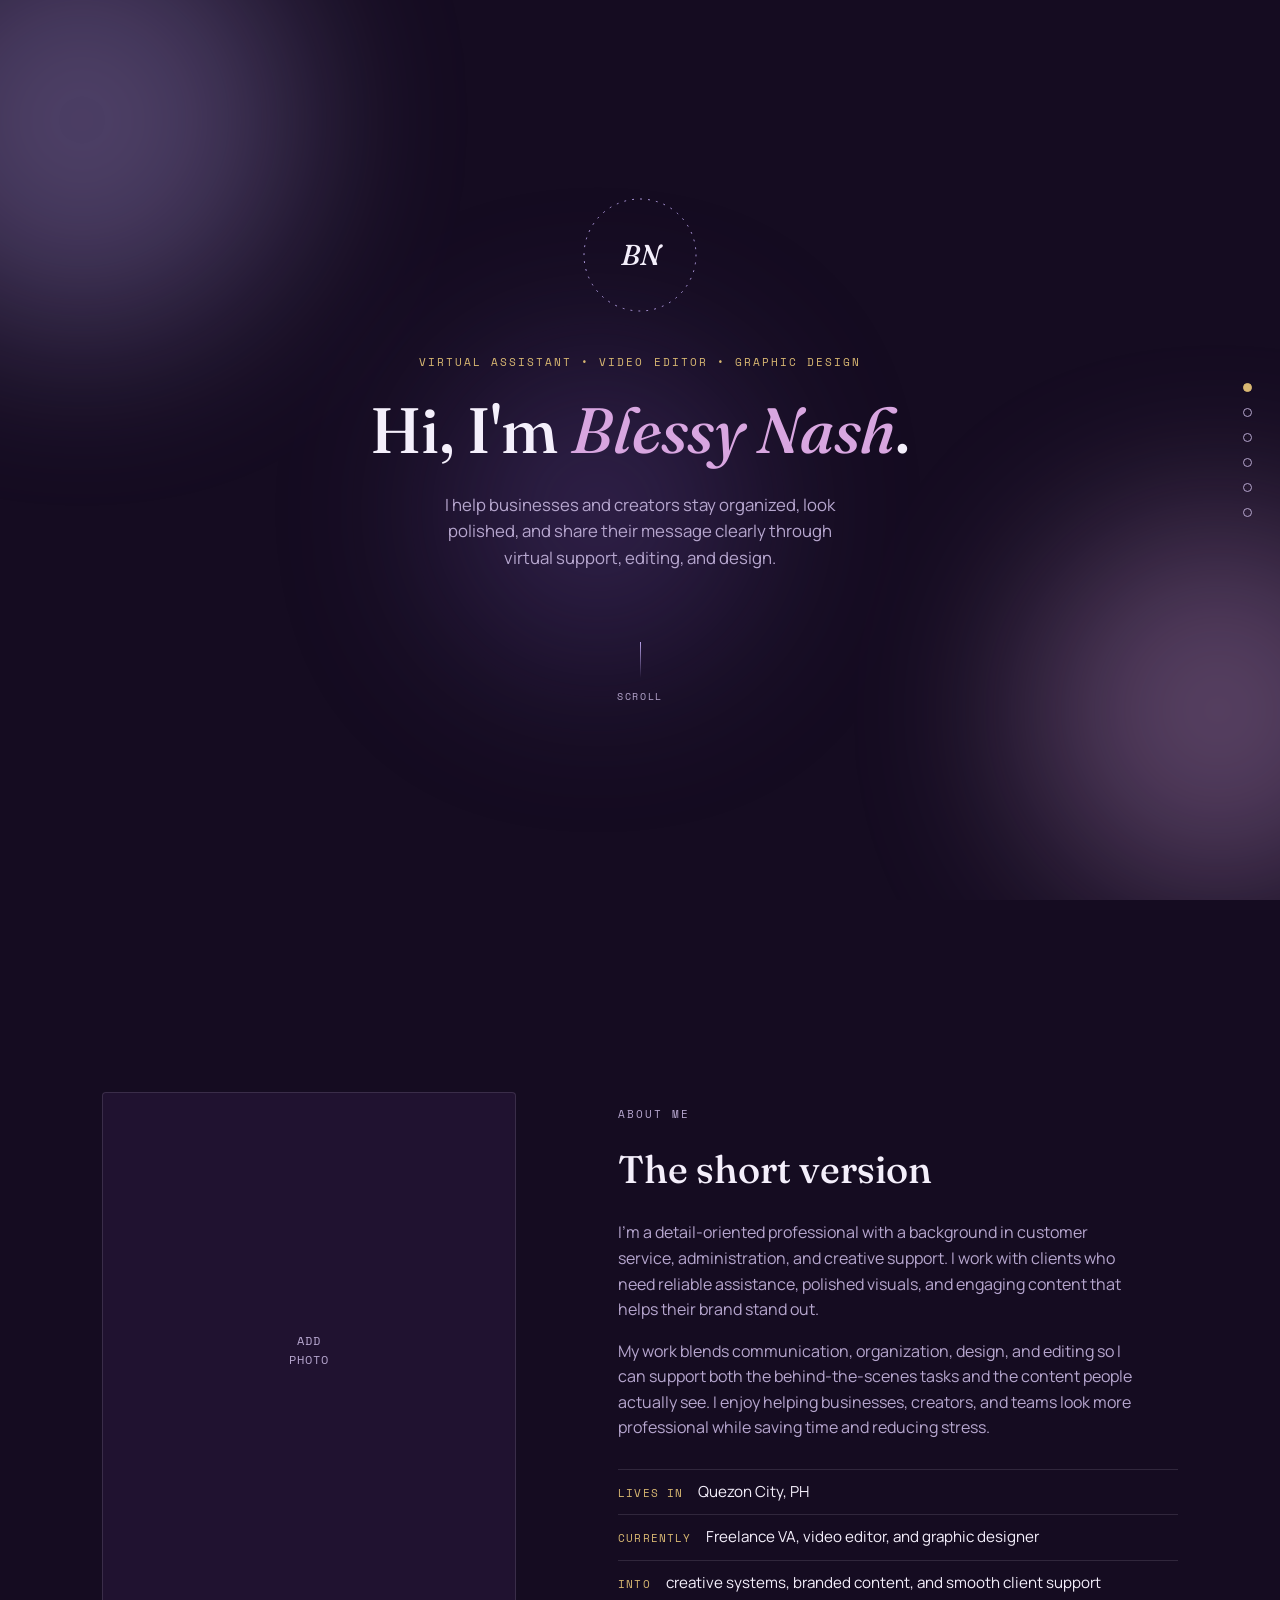
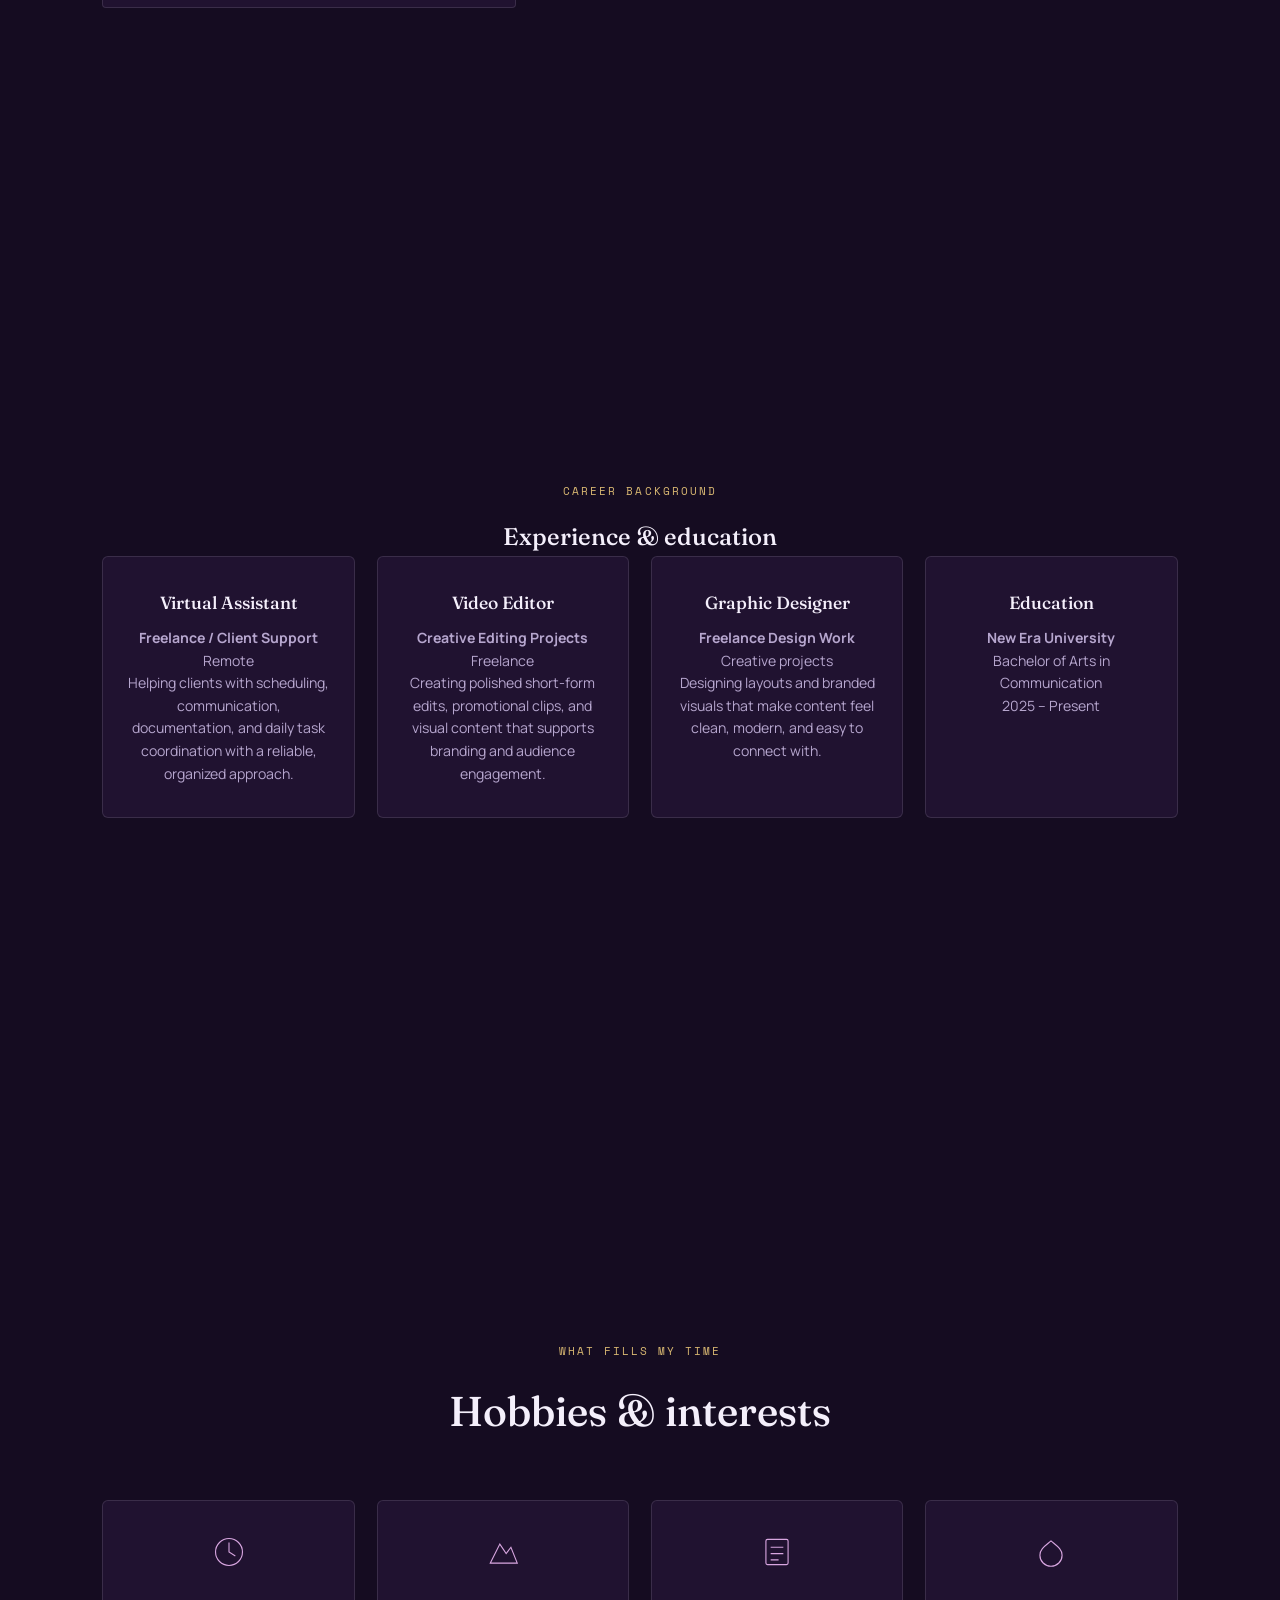
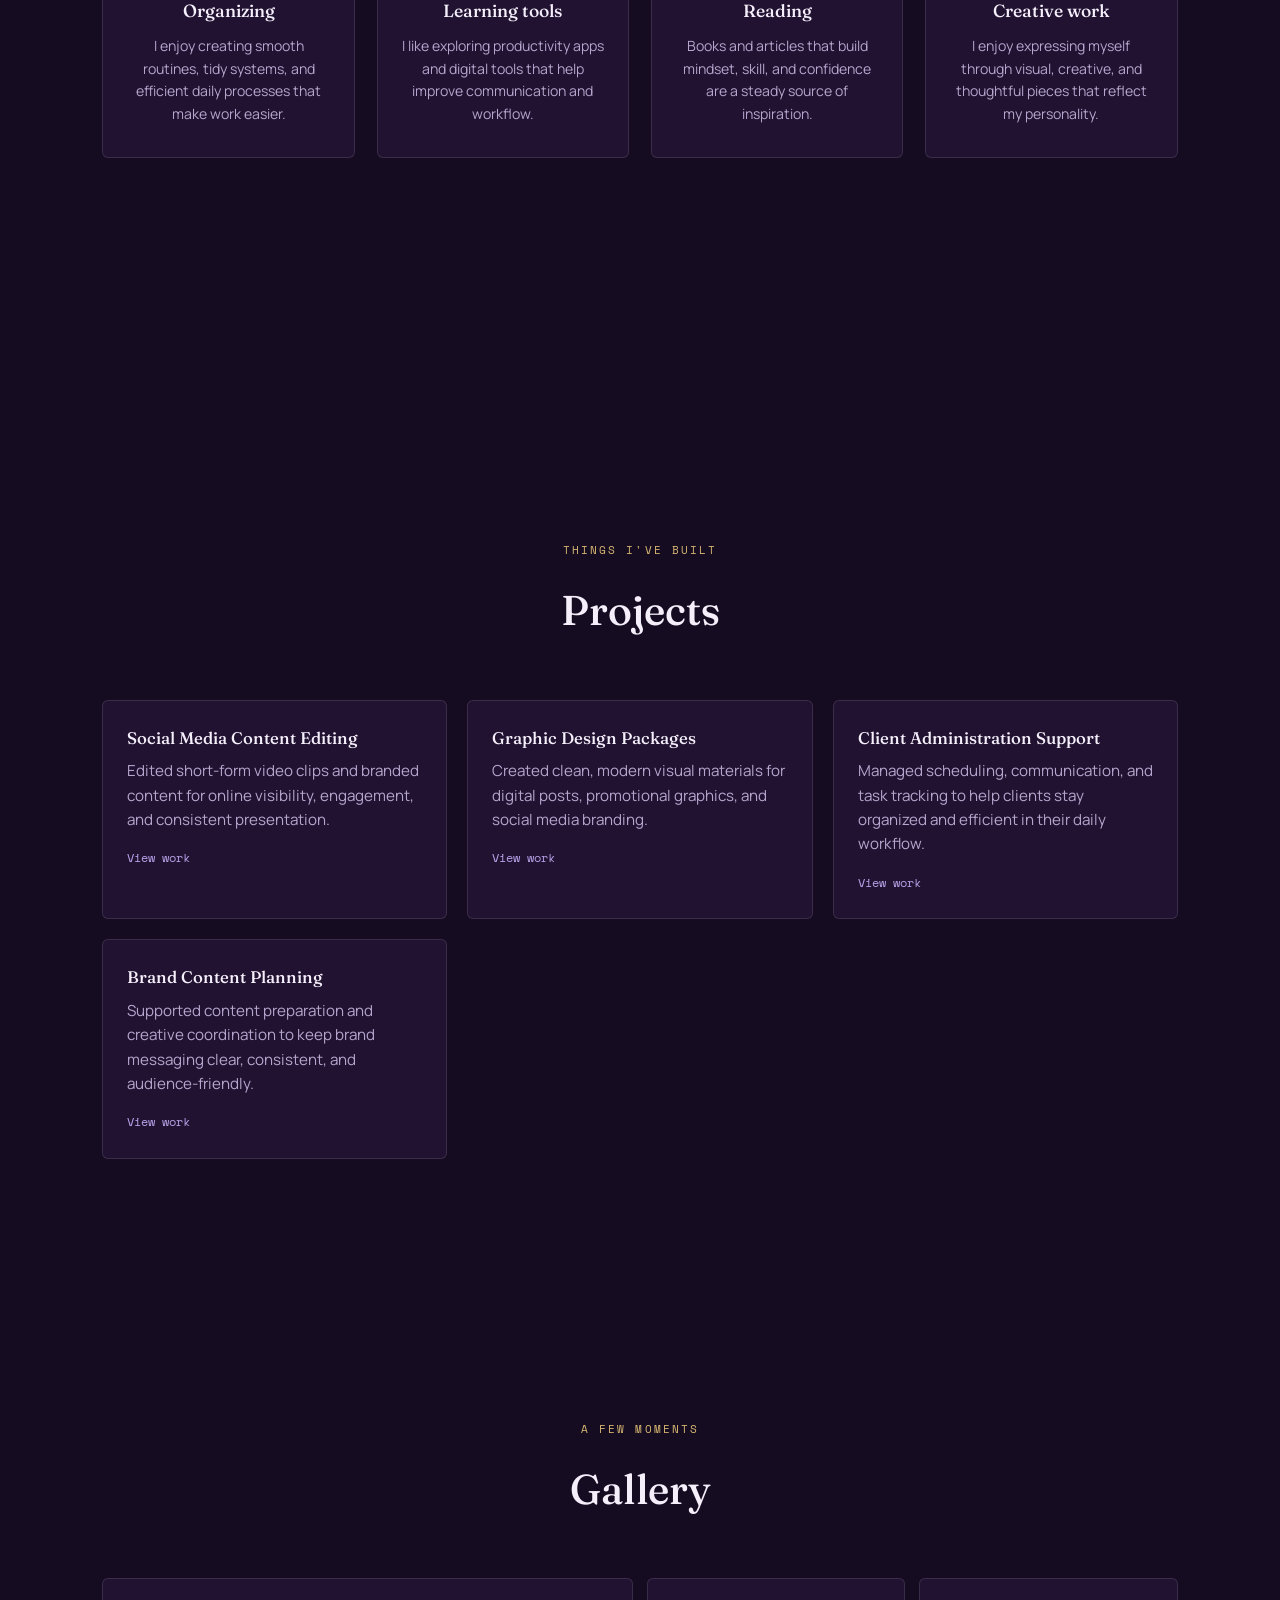
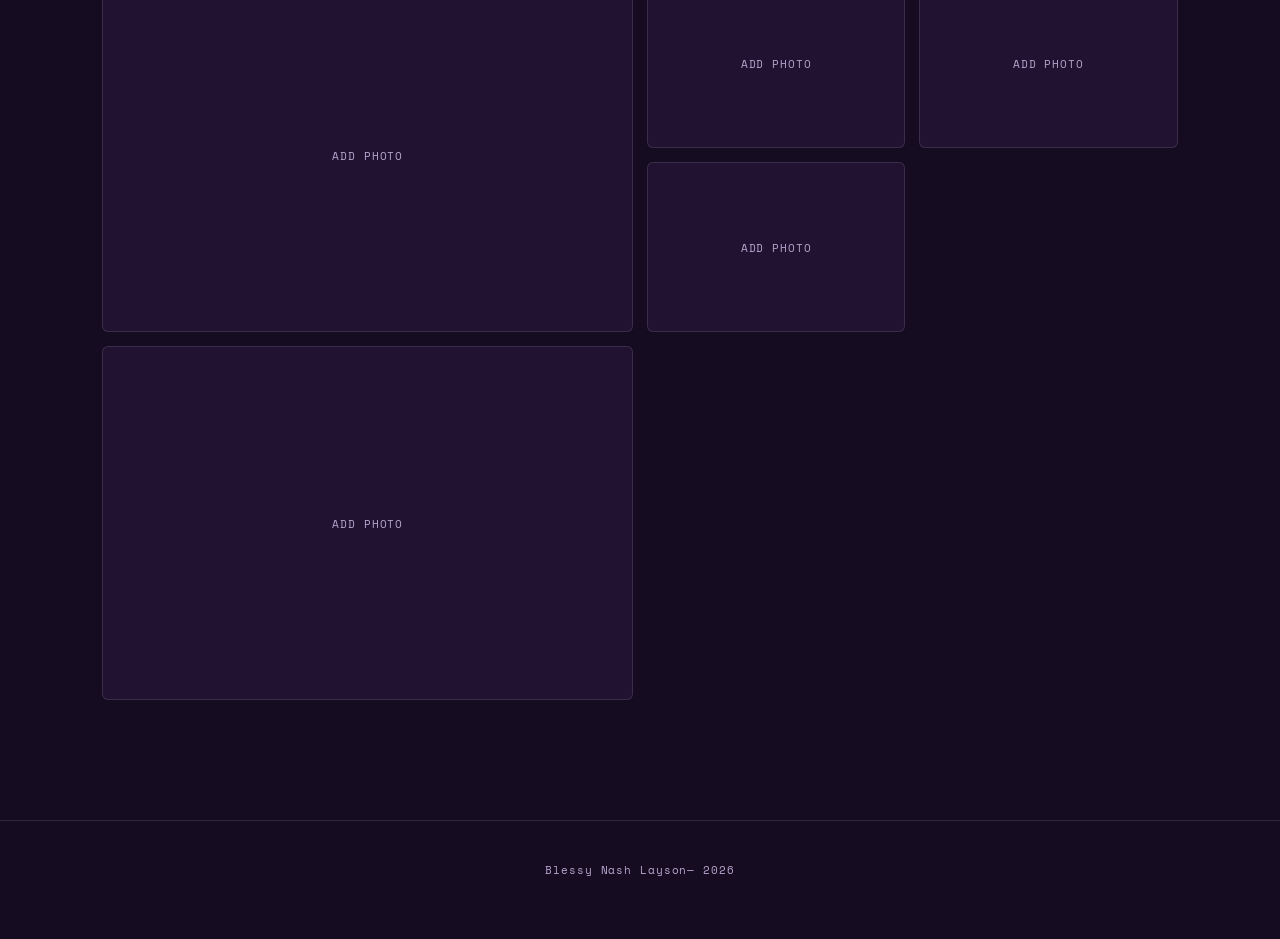
==== commit 5c5e5659: "Enhance homepage and projects section with updated content and navigation" ====
--- a/index.html
+++ b/index.html
@@ -20,6 +20,7 @@
 <nav class="dotnav" aria-label="Section navigation">
   <a href="#hero" class="dot active" data-label="Hello"></a>
   <a href="#about" class="dot" data-label="About"></a>
+  <a href="#experience" class="dot" data-label="Experience"></a>
   <a href="#hobbies" class="dot" data-label="Hobbies"></a>
   <a href="#projects" class="dot" data-label="Projects"></a>
   <a href="#gallery" class="dot" data-label="Gallery"></a>
@@ -34,9 +35,9 @@
     <span class="seal-initials">BN</span>
   </div>
 
-  <p class="eyebrow">a small corner of the internet, just for you</p>
+  <p class="eyebrow">virtual assistant • video editor • graphic design</p>
   <h1 class="hero-title">Hi, I'm <em>Blessy&nbsp;Nash</em>.</h1>
-  <p class="hero-sub">Edit this line — one sentence about who you are or what you're into. Keep it warm, keep it you.</p>
+  <p class="hero-sub">I help businesses and creators stay organized, look polished, and share their message clearly through virtual support, editing, and design.</p>
 
   <a href="#about" class="scroll-cue" aria-label="Scroll to About section">
     <span></span>
@@ -49,7 +50,7 @@
   <div class="about-grid">
     <div class="about-portrait">
       <div class="portrait-frame">
-        <img src="images/portrait.jpg" alt="Replace with your own photo" onerror="this.style.display='none'; this.parentElement.classList.add('empty')">
+        <img src="images/portrait.jpg" alt="Blessy Nash Layson" onerror="this.style.display='none'; this.parentElement.classList.add('empty')">
         <span class="portrait-placeholder">add<br>photo</span>
       </div>
     </div>
@@ -57,22 +58,45 @@
       <p class="eyebrow">about me</p>
       <h2>The short version</h2>
       <p>
-        This is where you tell people who you are. Where you're from, what you're
-        studying or building, what makes you laugh, or what you'd talk about for
-        an hour if someone let you. Two or three short paragraphs is plenty —
-        nobody reads a wall of text on a "getting to know me" page.
+        I’m a detail-oriented professional with a background in customer service, administration, and creative support. I work with clients who need reliable assistance, polished visuals, and engaging content that helps their brand stand out.
       </p>
       <p>
-        Second paragraph, if you want one. Maybe something a little more
-        personal — a value you hold, a habit you're proud of, or a fun fact
-        that always surprises people.
+        My work blends communication, organization, design, and editing so I can support both the behind-the-scenes tasks and the content people actually see. I enjoy helping businesses, creators, and teams look more professional while saving time and reducing stress.
       </p>
       <ul class="fact-list">
         <li><span>lives in</span> Quezon City, PH</li>
-        <li><span>currently</span> replace with what you're doing now</li>
-        <li><span>into</span> replace with a current obsession</li>
+        <li><span>currently</span> Freelance VA, video editor, and graphic designer</li>
+        <li><span>into</span> creative systems, branded content, and smooth client support</li>
       </ul>
     </div>
+  </div>
+</section>
+
+<!-- ============ EXPERIENCE ============ -->
+<section id="experience" class="section experience">
+  <p class="eyebrow center">career background</p>
+  <h2 class="center">Experience &amp; education</h2>
+
+  <div class="hobby-grid">
+    <article class="hobby-card">
+      <h3>Virtual Assistant</h3>
+      <p><strong>Freelance / Client Support</strong><br>Remote</p>
+      <p>Helping clients with scheduling, communication, documentation, and daily task coordination with a reliable, organized approach.</p>
+    </article>
+    <article class="hobby-card">
+      <h3>Video Editor</h3>
+      <p><strong>Creative Editing Projects</strong><br>Freelance</p>
+      <p>Creating polished short-form edits, promotional clips, and visual content that supports branding and audience engagement.</p>
+    </article>
+    <article class="hobby-card">
+      <h3>Graphic Designer</h3>
+      <p><strong>Freelance Design Work</strong><br>Creative projects</p>
+      <p>Designing layouts and branded visuals that make content feel clean, modern, and easy to connect with.</p>
+    </article>
+    <article class="hobby-card">
+      <h3>Education</h3>
+      <p><strong>New Era University</strong><br>Bachelor of Arts in Communication<br>2025 – Present</p>
+    </article>
   </div>
 </section>
 
@@ -84,23 +108,23 @@
   <div class="hobby-grid">
     <article class="hobby-card">
       <svg class="hobby-icon" viewBox="0 0 48 48" fill="none" stroke="currentColor" stroke-width="1.4"><circle cx="24" cy="24" r="17"/><path d="M24 12v12l8 5"/></svg>
-      <h3>Hobby one</h3>
-      <p>A line or two about why you love it, or how you got into it.</p>
+      <h3>Organizing</h3>
+      <p>I enjoy creating smooth routines, tidy systems, and efficient daily processes that make work easier.</p>
     </article>
     <article class="hobby-card">
       <svg class="hobby-icon" viewBox="0 0 48 48" fill="none" stroke="currentColor" stroke-width="1.4"><path d="M8 38 20 14l8 12 6-8 8 20z"/></svg>
-      <h3>Hobby two</h3>
-      <p>A line or two about why you love it, or how you got into it.</p>
+      <h3>Learning tools</h3>
+      <p>I like exploring productivity apps and digital tools that help improve communication and workflow.</p>
     </article>
     <article class="hobby-card">
       <svg class="hobby-icon" viewBox="0 0 48 48" fill="none" stroke="currentColor" stroke-width="1.4"><rect x="10" y="8" width="28" height="32" rx="2"/><path d="M16 18h16M16 26h16M16 34h10"/></svg>
-      <h3>Hobby three</h3>
-      <p>A line or two about why you love it, or how you got into it.</p>
+      <h3>Reading</h3>
+      <p>Books and articles that build mindset, skill, and confidence are a steady source of inspiration.</p>
     </article>
     <article class="hobby-card">
       <svg class="hobby-icon" viewBox="0 0 48 48" fill="none" stroke="currentColor" stroke-width="1.4"><path d="M24 10c-7 6-14 10-14 18a14 14 0 0 0 28 0c0-8-7-12-14-18Z"/></svg>
-      <h3>Hobby four</h3>
-      <p>A line or two about why you love it, or how you got into it.</p>
+      <h3>Creative work</h3>
+      <p>I enjoy expressing myself through visual, creative, and thoughtful pieces that reflect my personality.</p>
     </article>
   </div>
 </section>
